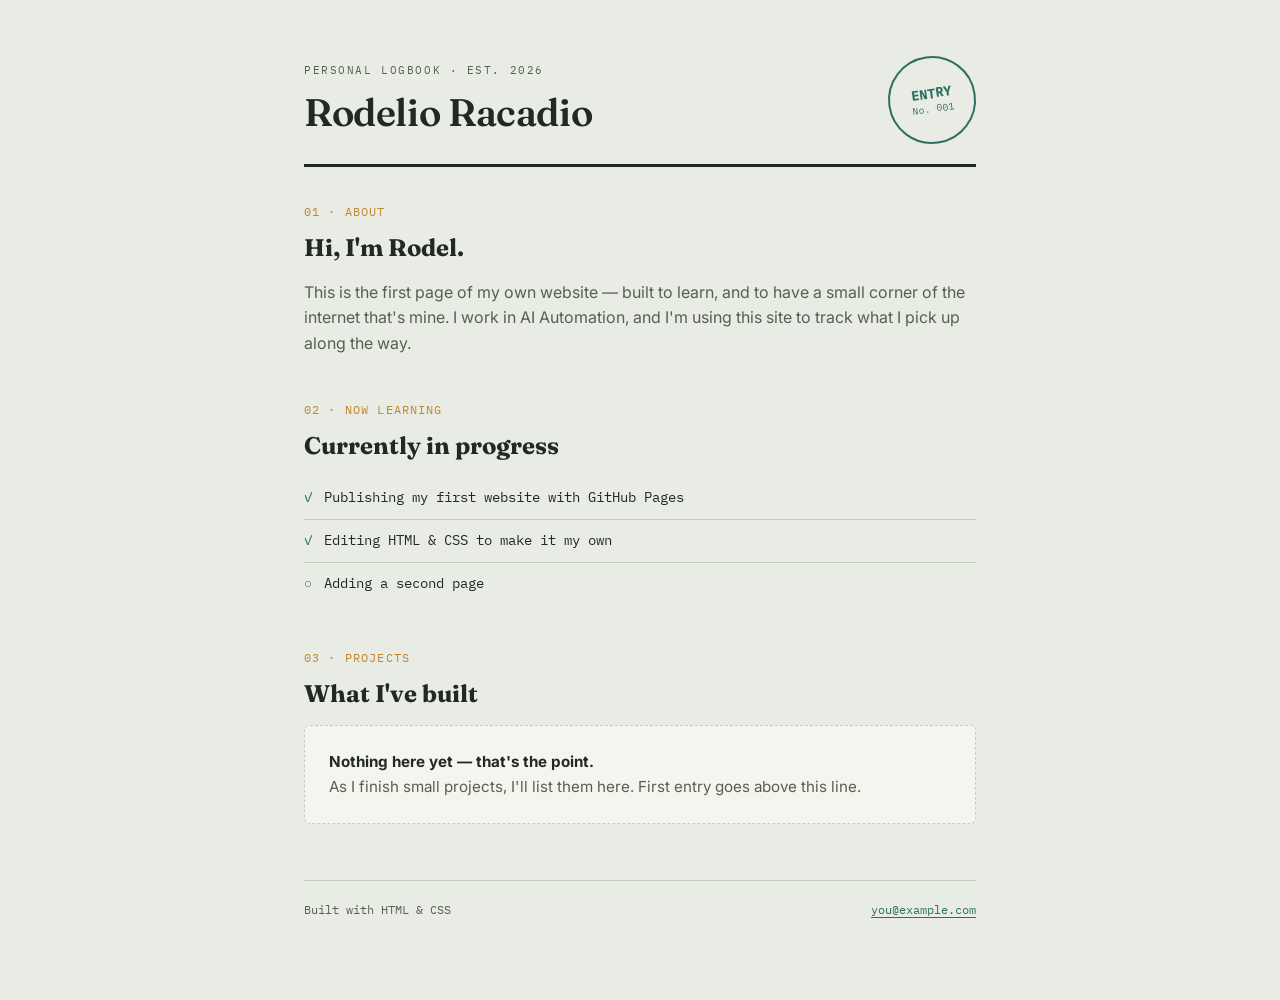
==== index.html @ c3190c6e "Update index.html" ====
<!DOCTYPE html>
<html lang="en">
<head>
<meta charset="UTF-8">
<meta name="viewport" content="width=device-width, initial-scale=1.0">
<title>Personal Logbook</title>
<style>
  @import url('https://fonts.googleapis.com/css2?family=Fraunces:opsz,wght@9..144,400;9..144,600&family=IBM+Plex+Mono:wght@400;500&family=Inter:wght@400;500&display=swap');

  :root{
    --paper: #E9ECE4;
    --paper-card: #F4F5EF;
    --ink: #212922;
    --ink-soft: #57604F;
    --teal: #2F6F62;
    --mustard: #C1872B;
    --rule: #C7CDBE;
  }
  *{box-sizing:border-box;}
  body{
    margin:0;
    background:var(--paper);
    color:var(--ink);
    font-family:'Inter',sans-serif;
    line-height:1.6;
  }
  .wrap{max-width:720px;margin:0 auto;padding:56px 24px 80px;}

  header.masthead{
    display:flex;justify-content:space-between;align-items:flex-start;
    border-bottom:3px solid var(--ink);
    padding-bottom:20px;margin-bottom:36px;
    gap:16px;
  }
  .masthead h1{
    font-family:'Fraunces',serif;font-weight:600;font-size:2.4rem;margin:0;letter-spacing:-0.01em;
  }
  .masthead .kicker{
    font-family:'IBM Plex Mono',monospace;font-size:0.7rem;letter-spacing:0.14em;text-transform:uppercase;color:var(--ink-soft);
  }

  .stamp{
    width:88px;height:88px;border:2px solid var(--teal);border-radius:50%;
    display:flex;align-items:center;justify-content:center;text-align:center;
    transform:rotate(-8deg);flex-shrink:0;
    font-family:'IBM Plex Mono',monospace;font-size:0.6rem;color:var(--teal);
    line-height:1.3;padding:6px;transition:transform .3s ease;
  }
  .stamp:hover{transform:rotate(0deg) scale(1.05);}
  .stamp b{display:block;font-size:0.85rem;}

  .entry{margin-bottom:44px;}
  .entry-label{
    font-family:'IBM Plex Mono',monospace;font-size:0.72rem;letter-spacing:0.1em;
    color:var(--mustard);text-transform:uppercase;margin-bottom:8px;display:block;
  }
  .entry h2{font-family:'Fraunces',serif;font-size:1.5rem;margin:0 0 12px;}
  .entry p{color:var(--ink-soft);margin:0 0 12px;}

  ul.log{list-style:none;padding:0;margin:0;}
  ul.log li{
    display:flex;gap:12px;padding:10px 0;border-bottom:1px solid var(--rule);
    font-family:'IBM Plex Mono',monospace;font-size:0.85rem;
  }
  ul.log li:last-child{border-bottom:none;}
  ul.log li .tick{color:var(--teal);}

  .empty-card{
    border:1.5px dashed var(--rule);border-radius:6px;padding:24px;
    color:var(--ink-soft);font-size:0.95rem;background:var(--paper-card);
  }
  .empty-card b{color:var(--ink);}

  footer{
    margin-top:56px;padding-top:20px;border-top:1px solid var(--rule);
    display:flex;justify-content:space-between;flex-wrap:wrap;gap:8px;
    font-family:'IBM Plex Mono',monospace;font-size:0.72rem;color:var(--ink-soft);
  }

  a.social{color:var(--teal);text-decoration:none;border-bottom:1px solid currentColor;}

  @media (prefers-reduced-motion: reduce){.stamp{transition:none;}}
  @media (max-width:520px){
    .masthead{flex-direction:column;gap:16px;}
    .masthead h1{font-size:1.9rem;}
  }
</style>
</head>
<body>
<div class="wrap">
  <header class="masthead">
    <div>
      <span class="kicker">Personal Logbook · Est. 2026</span>
      <h1>Rodelio Racadio</h1>
    </div>
    <div class="stamp"><span><b>ENTRY</b>No. 001</span></div>
  </header>

  <section class="entry">
    <span class="entry-label">01 · About</span>
    <h2>Hi, I'm Rodel.</h2>
    <p>This is the first page of my own website — built to learn, and to have a small corner of the internet that's mine. I work in AI Automation, and I'm using this site to track what I pick up along the way.</p>
  </section>

  <section class="entry">
    <span class="entry-label">02 · Now Learning</span>
    <h2>Currently in progress</h2>
    <ul class="log">
      <li><span class="tick">✓</span> Publishing my first website with GitHub Pages</li>
      <li><span class="tick">✓</span> Editing HTML &amp; CSS to make it my own</li>
      <li><span class="tick">○</span> Adding a second page</li>
    </ul>
  </section>

  <section class="entry">
    <span class="entry-label">03 · Projects</span>
    <h2>What I've built</h2>
    <div class="empty-card">
      <b>Nothing here yet — that's the point.</b><br>
      As I finish small projects, I'll list them here. First entry goes above this line.
    </div>
  </section>

  <footer>
    <span>Built with HTML &amp; CSS</span>
    <span><a class="social" href="mailto:you@example.com">you@example.com</a></span>
  </footer>
</div>
</body>
</html>
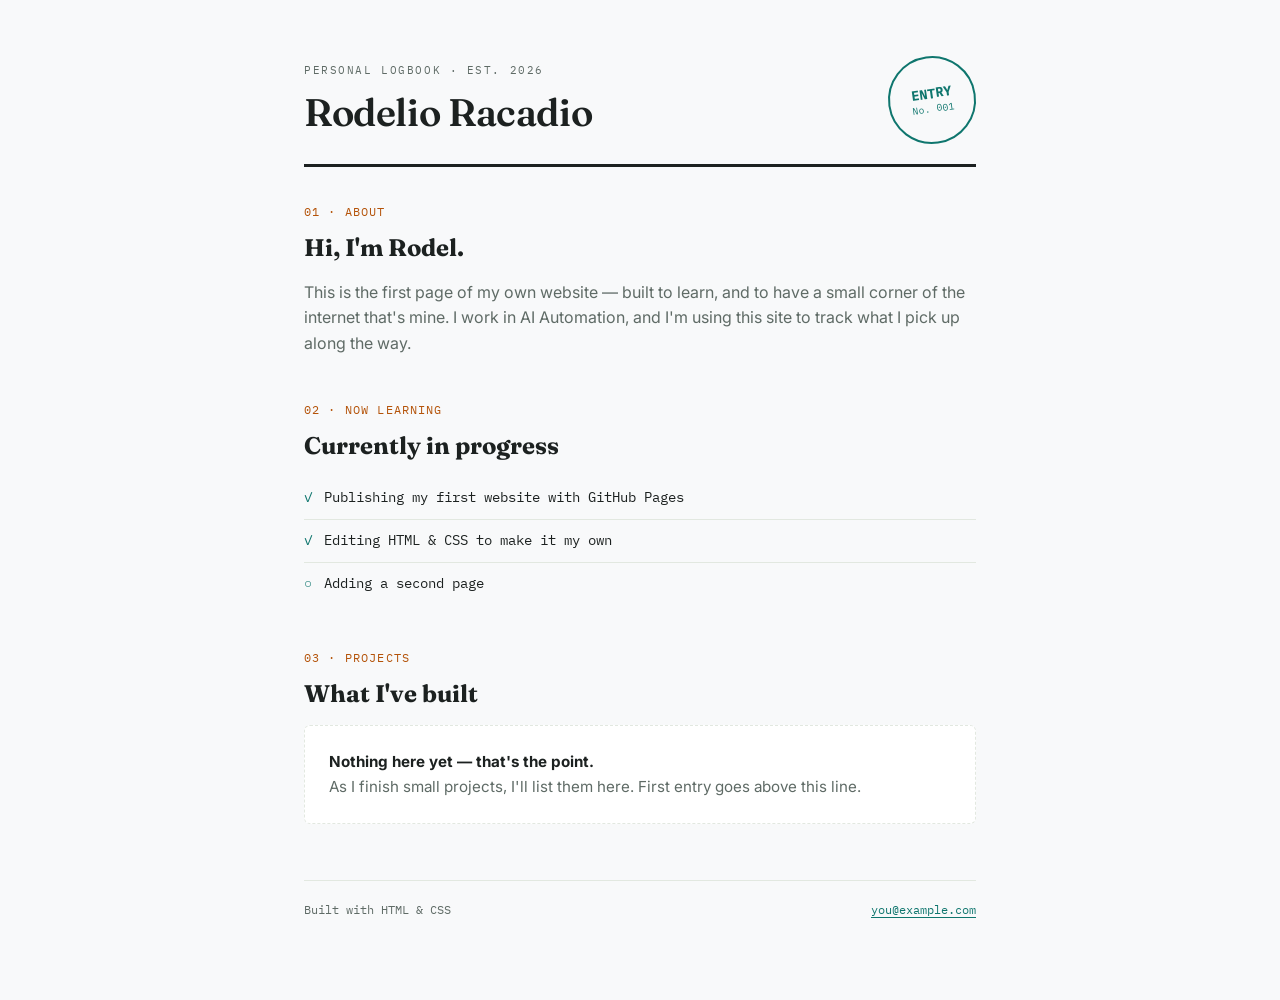
==== commit 88b5e9dd: "Update index.html" ====
--- a/index.html
+++ b/index.html
@@ -7,15 +7,15 @@
 <style>
   @import url('https://fonts.googleapis.com/css2?family=Fraunces:opsz,wght@9..144,400;9..144,600&family=IBM+Plex+Mono:wght@400;500&family=Inter:wght@400;500&display=swap');
 
-  :root{
-    --paper: #E9ECE4;
-    --paper-card: #F4F5EF;
-    --ink: #212922;
-    --ink-soft: #57604F;
-    --teal: #2F6F62;
-    --mustard: #C1872B;
-    --rule: #C7CDBE;
-  }
+:root {
+  --paper: #F8F9FA;
+  --paper-card: #FFFFFF;
+  --ink: #1C2120;
+  --ink-soft: #5F6B66;
+  --teal: #0F766E;       /* Tailwind teal-700 vibe */
+  --mustard: #B45309;    /* More amber / professional gold */
+  --rule: #E2E8E0;
+}
   *{box-sizing:border-box;}
   body{
     margin:0;
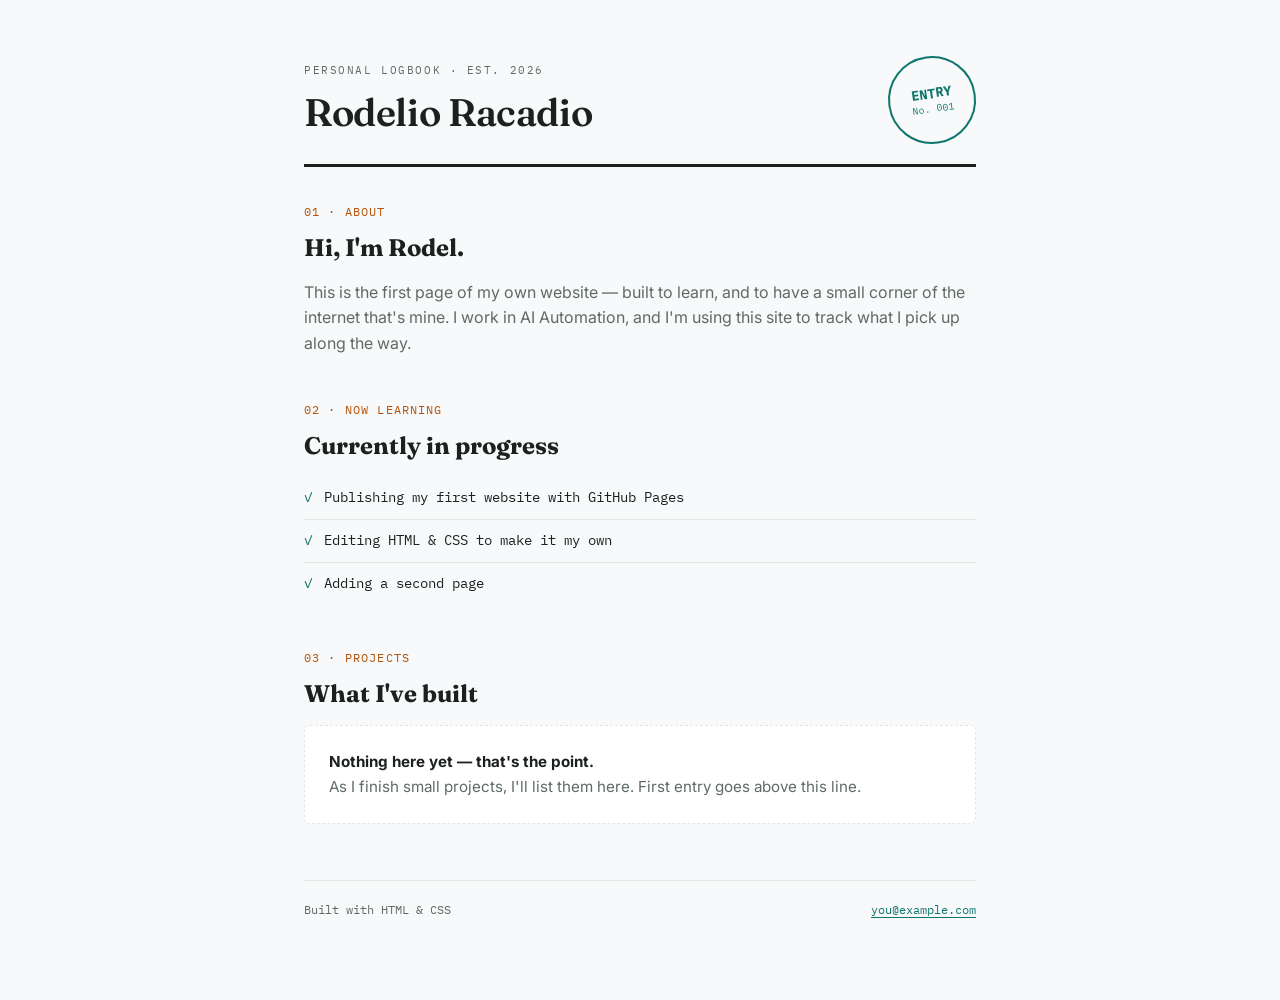
==== commit 2fa8aaca: "Update index.html" ====
--- a/index.html
+++ b/index.html
@@ -108,7 +108,7 @@
     <ul class="log">
       <li><span class="tick">✓</span> Publishing my first website with GitHub Pages</li>
       <li><span class="tick">✓</span> Editing HTML &amp; CSS to make it my own</li>
-      <li><span class="tick">○</span> Adding a second page</li>
+      <li><span class="tick">✓</span> Adding a second page</li>
     </ul>
   </section>
 
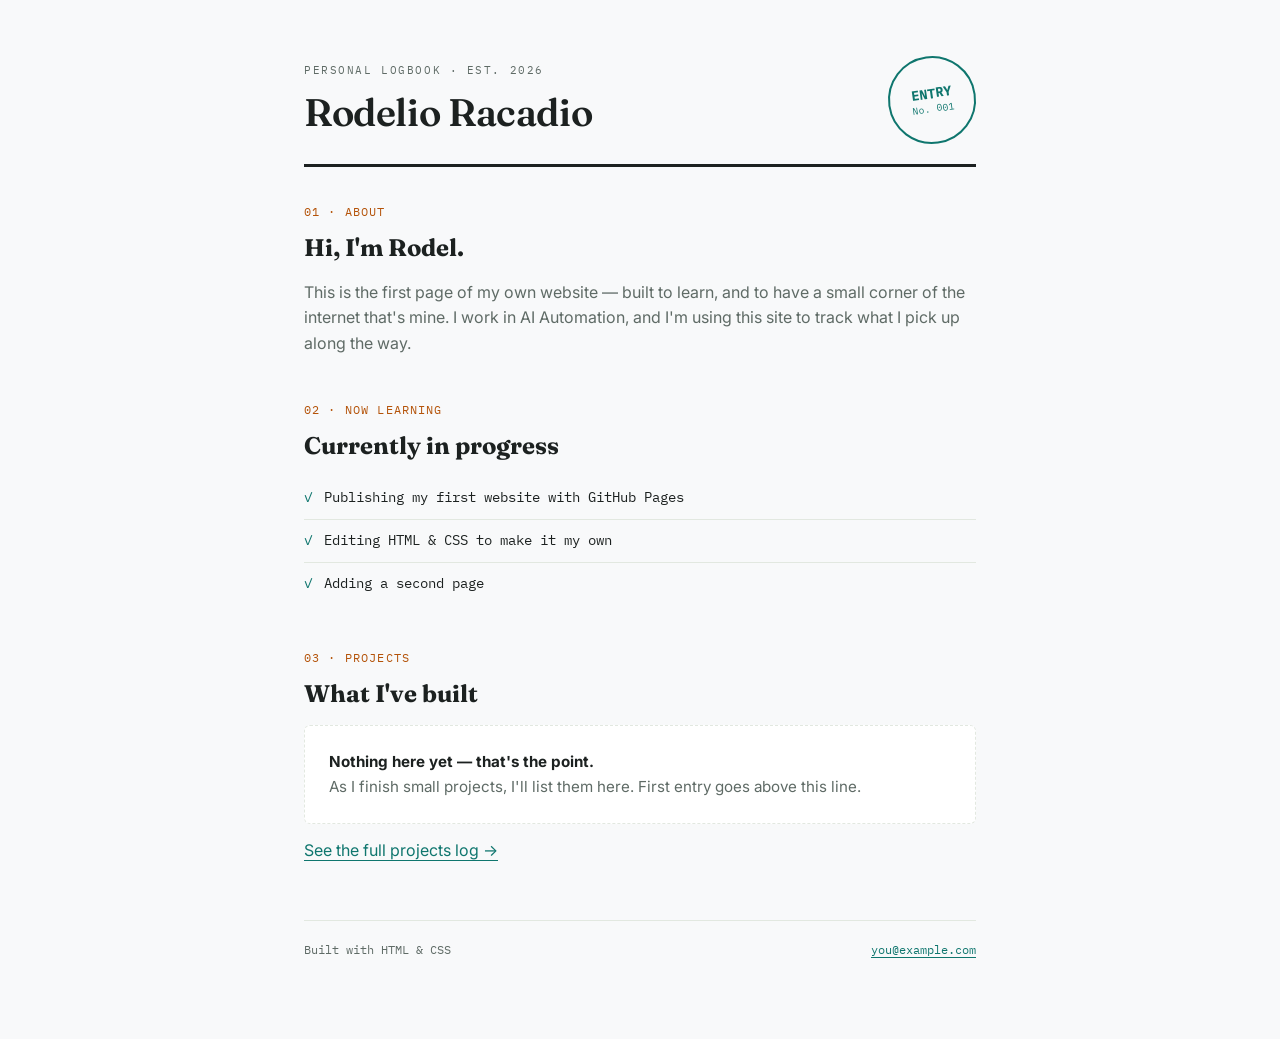
==== commit b309524c: "Update index.html" ====
--- a/index.html
+++ b/index.html
@@ -3,88 +3,8 @@
 <head>
 <meta charset="UTF-8">
 <meta name="viewport" content="width=device-width, initial-scale=1.0">
-<title>Personal Logbook</title>
-<style>
-  @import url('https://fonts.googleapis.com/css2?family=Fraunces:opsz,wght@9..144,400;9..144,600&family=IBM+Plex+Mono:wght@400;500&family=Inter:wght@400;500&display=swap');
-
-:root {
-  --paper: #F8F9FA;
-  --paper-card: #FFFFFF;
-  --ink: #1C2120;
-  --ink-soft: #5F6B66;
-  --teal: #0F766E;       /* Tailwind teal-700 vibe */
-  --mustard: #B45309;    /* More amber / professional gold */
-  --rule: #E2E8E0;
-}
-  *{box-sizing:border-box;}
-  body{
-    margin:0;
-    background:var(--paper);
-    color:var(--ink);
-    font-family:'Inter',sans-serif;
-    line-height:1.6;
-  }
-  .wrap{max-width:720px;margin:0 auto;padding:56px 24px 80px;}
-
-  header.masthead{
-    display:flex;justify-content:space-between;align-items:flex-start;
-    border-bottom:3px solid var(--ink);
-    padding-bottom:20px;margin-bottom:36px;
-    gap:16px;
-  }
-  .masthead h1{
-    font-family:'Fraunces',serif;font-weight:600;font-size:2.4rem;margin:0;letter-spacing:-0.01em;
-  }
-  .masthead .kicker{
-    font-family:'IBM Plex Mono',monospace;font-size:0.7rem;letter-spacing:0.14em;text-transform:uppercase;color:var(--ink-soft);
-  }
-
-  .stamp{
-    width:88px;height:88px;border:2px solid var(--teal);border-radius:50%;
-    display:flex;align-items:center;justify-content:center;text-align:center;
-    transform:rotate(-8deg);flex-shrink:0;
-    font-family:'IBM Plex Mono',monospace;font-size:0.6rem;color:var(--teal);
-    line-height:1.3;padding:6px;transition:transform .3s ease;
-  }
-  .stamp:hover{transform:rotate(0deg) scale(1.05);}
-  .stamp b{display:block;font-size:0.85rem;}
-
-  .entry{margin-bottom:44px;}
-  .entry-label{
-    font-family:'IBM Plex Mono',monospace;font-size:0.72rem;letter-spacing:0.1em;
-    color:var(--mustard);text-transform:uppercase;margin-bottom:8px;display:block;
-  }
-  .entry h2{font-family:'Fraunces',serif;font-size:1.5rem;margin:0 0 12px;}
-  .entry p{color:var(--ink-soft);margin:0 0 12px;}
-
-  ul.log{list-style:none;padding:0;margin:0;}
-  ul.log li{
-    display:flex;gap:12px;padding:10px 0;border-bottom:1px solid var(--rule);
-    font-family:'IBM Plex Mono',monospace;font-size:0.85rem;
-  }
-  ul.log li:last-child{border-bottom:none;}
-  ul.log li .tick{color:var(--teal);}
-
-  .empty-card{
-    border:1.5px dashed var(--rule);border-radius:6px;padding:24px;
-    color:var(--ink-soft);font-size:0.95rem;background:var(--paper-card);
-  }
-  .empty-card b{color:var(--ink);}
-
-  footer{
-    margin-top:56px;padding-top:20px;border-top:1px solid var(--rule);
-    display:flex;justify-content:space-between;flex-wrap:wrap;gap:8px;
-    font-family:'IBM Plex Mono',monospace;font-size:0.72rem;color:var(--ink-soft);
-  }
-
-  a.social{color:var(--teal);text-decoration:none;border-bottom:1px solid currentColor;}
-
-  @media (prefers-reduced-motion: reduce){.stamp{transition:none;}}
-  @media (max-width:520px){
-    .masthead{flex-direction:column;gap:16px;}
-    .masthead h1{font-size:1.9rem;}
-  }
-</style>
+<title>Rodelio Racadio — Logbook</title>
+<link rel="stylesheet" href="style.css">
 </head>
 <body>
 <div class="wrap">
@@ -119,6 +39,7 @@
       <b>Nothing here yet — that's the point.</b><br>
       As I finish small projects, I'll list them here. First entry goes above this line.
     </div>
+    <p style="margin-top:14px;"><a class="social" href="projects.html">See the full projects log →</a></p>
   </section>
 
   <footer>
--- a/style.css
+++ b/style.css
@@ -0,0 +1,95 @@
+@import url('https://fonts.googleapis.com/css2?family=Fraunces:opsz,wght@9..144,400;9..144,600&family=IBM+Plex+Mono:wght@400;500&family=Inter:wght@400;500&display=swap');
+
+:root {
+  --paper: #F8F9FA;
+  --paper-card: #FFFFFF;
+  --ink: #1C2120;
+  --ink-soft: #5F6B66;
+  --teal: #0F766E;       /* Tailwind teal-700 vibe */
+  --mustard: #B45309;    /* More amber / professional gold */
+  --rule: #E2E8E0;
+}
+*{box-sizing:border-box;}
+body{
+  margin:0;
+  background:var(--paper);
+  color:var(--ink);
+  font-family:'Inter',sans-serif;
+  line-height:1.6;
+}
+.wrap{max-width:720px;margin:0 auto;padding:56px 24px 80px;}
+
+header.masthead{
+  display:flex;justify-content:space-between;align-items:flex-start;
+  border-bottom:3px solid var(--ink);
+  padding-bottom:20px;margin-bottom:36px;
+  gap:16px;
+}
+.masthead h1{
+  font-family:'Fraunces',serif;font-weight:600;font-size:2.4rem;margin:0;letter-spacing:-0.01em;
+}
+.masthead .kicker{
+  font-family:'IBM Plex Mono',monospace;font-size:0.7rem;letter-spacing:0.14em;text-transform:uppercase;color:var(--ink-soft);
+}
+
+.stamp{
+  width:88px;height:88px;border:2px solid var(--teal);border-radius:50%;
+  display:flex;align-items:center;justify-content:center;text-align:center;
+  transform:rotate(-8deg);flex-shrink:0;
+  font-family:'IBM Plex Mono',monospace;font-size:0.6rem;color:var(--teal);
+  line-height:1.3;padding:6px;transition:transform .3s ease;
+}
+.stamp:hover{transform:rotate(0deg) scale(1.05);}
+.stamp b{display:block;font-size:0.85rem;}
+
+.entry{margin-bottom:44px;}
+.entry-label{
+  font-family:'IBM Plex Mono',monospace;font-size:0.72rem;letter-spacing:0.1em;
+  color:var(--mustard);text-transform:uppercase;margin-bottom:8px;display:block;
+}
+.entry h2{font-family:'Fraunces',serif;font-size:1.5rem;margin:0 0 12px;}
+.entry p{color:var(--ink-soft);margin:0 0 12px;}
+
+ul.log{list-style:none;padding:0;margin:0;}
+ul.log li{
+  display:flex;gap:12px;padding:10px 0;border-bottom:1px solid var(--rule);
+  font-family:'IBM Plex Mono',monospace;font-size:0.85rem;
+}
+ul.log li:last-child{border-bottom:none;}
+ul.log li .tick{color:var(--teal);}
+
+.empty-card{
+  border:1.5px dashed var(--rule);border-radius:6px;padding:24px;
+  color:var(--ink-soft);font-size:0.95rem;background:var(--paper-card);
+}
+.empty-card b{color:var(--ink);}
+
+/* Nav links between pages */
+.page-nav{
+  font-family:'IBM Plex Mono',monospace;font-size:0.78rem;
+  margin-bottom:28px;display:inline-block;
+}
+.page-nav a{color:var(--teal);text-decoration:none;border-bottom:1px solid currentColor;}
+
+/* Project cards for the projects page */
+.project-card{
+  border:1px solid var(--rule);border-radius:6px;padding:20px;
+  background:var(--paper-card);margin-bottom:16px;
+}
+.project-card h3{font-family:'Fraunces',serif;font-size:1.15rem;margin:0 0 6px;}
+.project-card p{color:var(--ink-soft);margin:0;font-size:0.92rem;}
+
+footer{
+  margin-top:56px;padding-top:20px;border-top:1px solid var(--rule);
+  display:flex;justify-content:space-between;flex-wrap:wrap;gap:8px;
+  font-family:'IBM Plex Mono',monospace;font-size:0.72rem;color:var(--ink-soft);
+}
+
+a.social{color:var(--teal);text-decoration:none;border-bottom:1px solid currentColor;}
+
+@media (prefers-reduced-motion: reduce){.stamp{transition:none;}}
+@media (max-width:520px){
+  .masthead{flex-direction:column;gap:16px;}
+  .masthead h1{font-size:1.9rem;}
+}
+
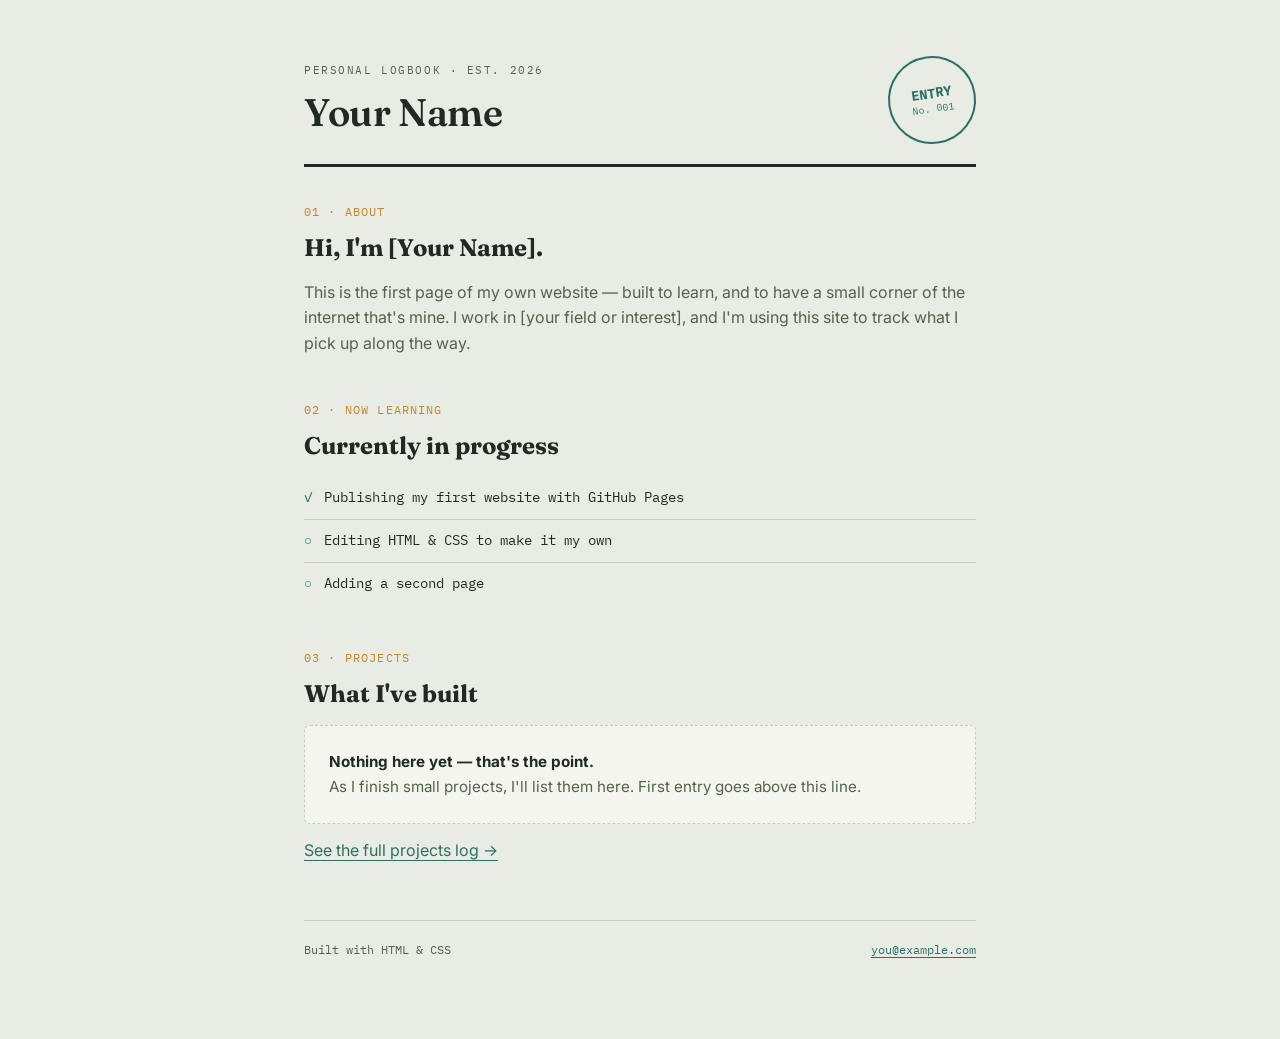
==== commit 08aec83b: "Update index.html" ====
--- a/index.html
+++ b/index.html
@@ -3,7 +3,7 @@
 <head>
 <meta charset="UTF-8">
 <meta name="viewport" content="width=device-width, initial-scale=1.0">
-<title>Rodelio Racadio — Logbook</title>
+<title>Your Name — Logbook</title>
 <link rel="stylesheet" href="style.css">
 </head>
 <body>
@@ -11,15 +11,15 @@
   <header class="masthead">
     <div>
       <span class="kicker">Personal Logbook · Est. 2026</span>
-      <h1>Rodelio Racadio</h1>
+      <h1>Your Name</h1>
     </div>
     <div class="stamp"><span><b>ENTRY</b>No. 001</span></div>
   </header>
 
   <section class="entry">
     <span class="entry-label">01 · About</span>
-    <h2>Hi, I'm Rodel.</h2>
-    <p>This is the first page of my own website — built to learn, and to have a small corner of the internet that's mine. I work in AI Automation, and I'm using this site to track what I pick up along the way.</p>
+    <h2>Hi, I'm [Your Name].</h2>
+    <p>This is the first page of my own website — built to learn, and to have a small corner of the internet that's mine. I work in [your field or interest], and I'm using this site to track what I pick up along the way.</p>
   </section>
 
   <section class="entry">
@@ -27,8 +27,8 @@
     <h2>Currently in progress</h2>
     <ul class="log">
       <li><span class="tick">✓</span> Publishing my first website with GitHub Pages</li>
-      <li><span class="tick">✓</span> Editing HTML &amp; CSS to make it my own</li>
-      <li><span class="tick">✓</span> Adding a second page</li>
+      <li><span class="tick">○</span> Editing HTML &amp; CSS to make it my own</li>
+      <li><span class="tick">○</span> Adding a second page</li>
     </ul>
   </section>
 
--- a/style.css
+++ b/style.css
@@ -1,13 +1,13 @@
 @import url('https://fonts.googleapis.com/css2?family=Fraunces:opsz,wght@9..144,400;9..144,600&family=IBM+Plex+Mono:wght@400;500&family=Inter:wght@400;500&display=swap');
 
-:root {
-  --paper: #F8F9FA;
-  --paper-card: #FFFFFF;
-  --ink: #1C2120;
-  --ink-soft: #5F6B66;
-  --teal: #0F766E;       /* Tailwind teal-700 vibe */
-  --mustard: #B45309;    /* More amber / professional gold */
-  --rule: #E2E8E0;
+:root{
+  --paper: #E9ECE4;
+  --paper-card: #F4F5EF;
+  --ink: #212922;
+  --ink-soft: #57604F;
+  --teal: #2F6F62;
+  --mustard: #C1872B;
+  --rule: #C7CDBE;
 }
 *{box-sizing:border-box;}
 body{
@@ -92,4 +92,3 @@
   .masthead{flex-direction:column;gap:16px;}
   .masthead h1{font-size:1.9rem;}
 }
-
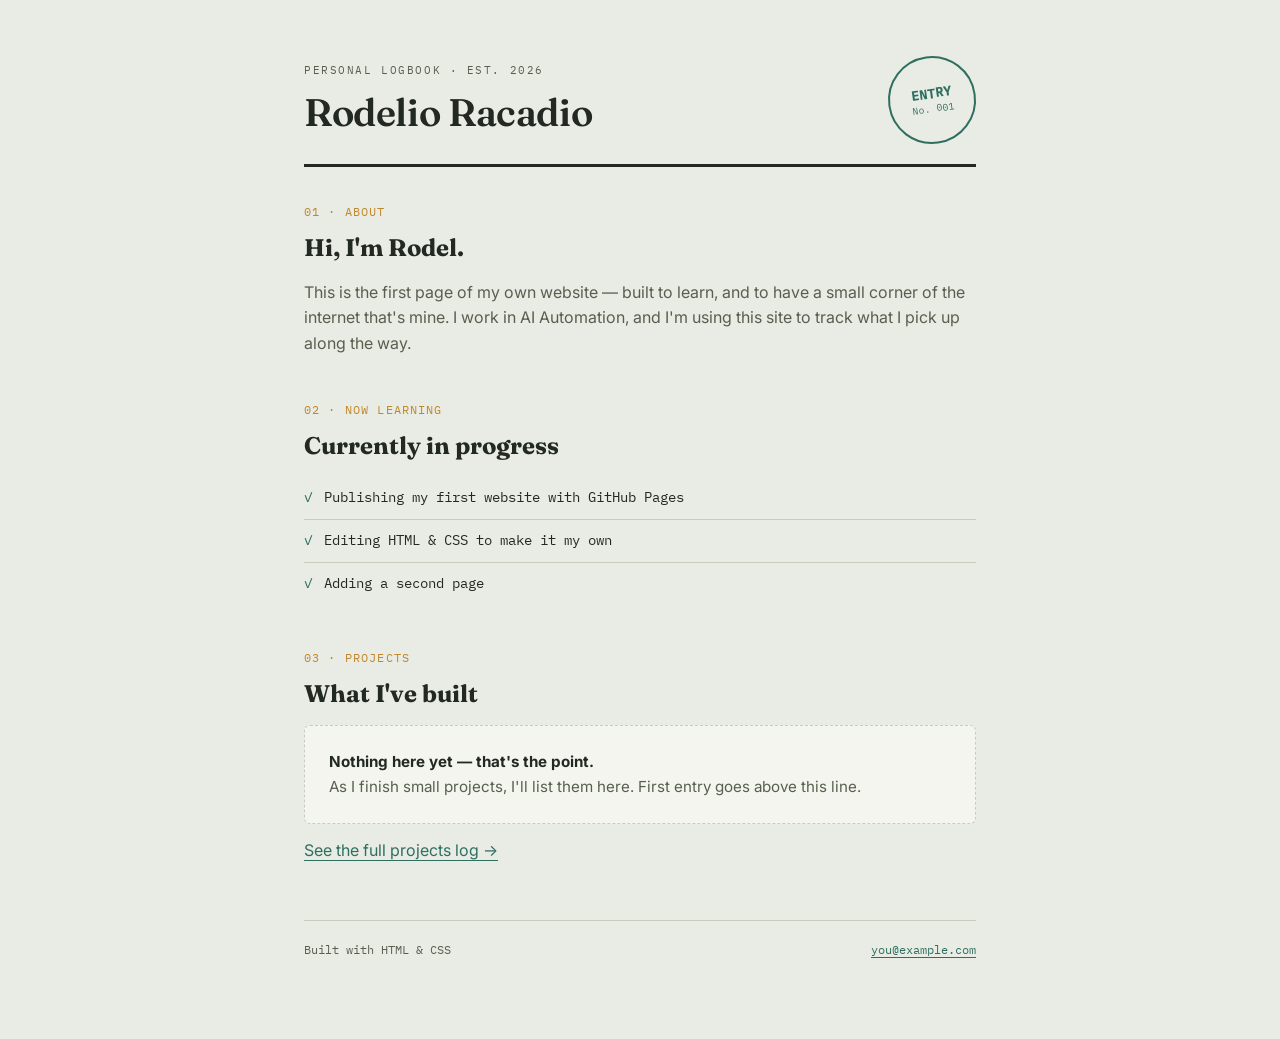
==== commit 671ed19d: "Update index.html" ====
--- a/index.html
+++ b/index.html
@@ -3,7 +3,7 @@
 <head>
 <meta charset="UTF-8">
 <meta name="viewport" content="width=device-width, initial-scale=1.0">
-<title>Your Name — Logbook</title>
+<title>Rodelio Racadio — Logbook</title>
 <link rel="stylesheet" href="style.css">
 </head>
 <body>
@@ -11,15 +11,15 @@
   <header class="masthead">
     <div>
       <span class="kicker">Personal Logbook · Est. 2026</span>
-      <h1>Your Name</h1>
+      <h1>Rodelio Racadio</h1>
     </div>
     <div class="stamp"><span><b>ENTRY</b>No. 001</span></div>
   </header>
 
   <section class="entry">
     <span class="entry-label">01 · About</span>
-    <h2>Hi, I'm [Your Name].</h2>
-    <p>This is the first page of my own website — built to learn, and to have a small corner of the internet that's mine. I work in [your field or interest], and I'm using this site to track what I pick up along the way.</p>
+    <h2>Hi, I'm Rodel.</h2>
+    <p>This is the first page of my own website — built to learn, and to have a small corner of the internet that's mine. I work in AI Automation, and I'm using this site to track what I pick up along the way.</p>
   </section>
 
   <section class="entry">
@@ -27,8 +27,8 @@
     <h2>Currently in progress</h2>
     <ul class="log">
       <li><span class="tick">✓</span> Publishing my first website with GitHub Pages</li>
-      <li><span class="tick">○</span> Editing HTML &amp; CSS to make it my own</li>
-      <li><span class="tick">○</span> Adding a second page</li>
+      <li><span class="tick">✓</span> Editing HTML &amp; CSS to make it my own</li>
+      <li><span class="tick">✓</span> Adding a second page</li>
     </ul>
   </section>
 
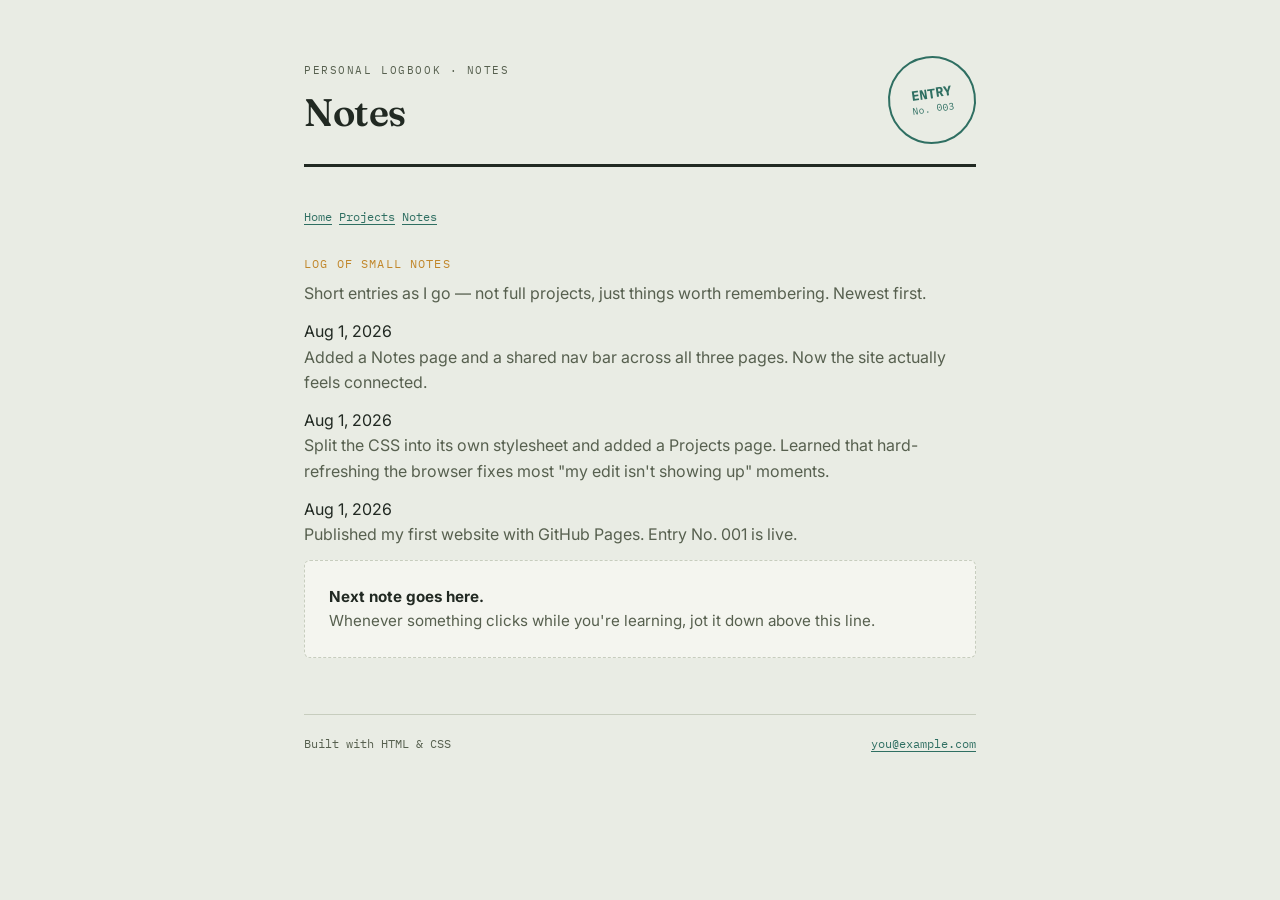
==== commit 3405a098: "Update index.html" ====
--- a/index.html
+++ b/index.html
@@ -3,43 +3,48 @@
 <head>
 <meta charset="UTF-8">
 <meta name="viewport" content="width=device-width, initial-scale=1.0">
-<title>Rodelio Racadio — Logbook</title>
+<title>Notes — Your Name</title>
 <link rel="stylesheet" href="style.css">
 </head>
 <body>
 <div class="wrap">
   <header class="masthead">
     <div>
-      <span class="kicker">Personal Logbook · Est. 2026</span>
-      <h1>Rodelio Racadio</h1>
+      <span class="kicker">Personal Logbook · Notes</span>
+      <h1>Notes</h1>
     </div>
-    <div class="stamp"><span><b>ENTRY</b>No. 001</span></div>
+    <div class="stamp"><span><b>ENTRY</b>No. 003</span></div>
   </header>
 
-  <section class="entry">
-    <span class="entry-label">01 · About</span>
-    <h2>Hi, I'm Rodel.</h2>
-    <p>This is the first page of my own website — built to learn, and to have a small corner of the internet that's mine. I work in AI Automation, and I'm using this site to track what I pick up along the way.</p>
-  </section>
+  <nav class="page-nav">
+    <a href="index.html">Home</a>
+    <a href="projects.html">Projects</a>
+    <a href="notes.html" class="active">Notes</a>
+  </nav>
 
   <section class="entry">
-    <span class="entry-label">02 · Now Learning</span>
-    <h2>Currently in progress</h2>
-    <ul class="log">
-      <li><span class="tick">✓</span> Publishing my first website with GitHub Pages</li>
-      <li><span class="tick">✓</span> Editing HTML &amp; CSS to make it my own</li>
-      <li><span class="tick">✓</span> Adding a second page</li>
-    </ul>
-  </section>
+    <span class="entry-label">Log of small notes</span>
+    <p>Short entries as I go — not full projects, just things worth remembering. Newest first.</p>
 
-  <section class="entry">
-    <span class="entry-label">03 · Projects</span>
-    <h2>What I've built</h2>
+    <div class="note-entry">
+      <span class="date">Aug 1, 2026</span>
+      <p>Added a Notes page and a shared nav bar across all three pages. Now the site actually feels connected.</p>
+    </div>
+
+    <div class="note-entry">
+      <span class="date">Aug 1, 2026</span>
+      <p>Split the CSS into its own stylesheet and added a Projects page. Learned that hard-refreshing the browser fixes most "my edit isn't showing up" moments.</p>
+    </div>
+
+    <div class="note-entry">
+      <span class="date">Aug 1, 2026</span>
+      <p>Published my first website with GitHub Pages. Entry No. 001 is live.</p>
+    </div>
+
     <div class="empty-card">
-      <b>Nothing here yet — that's the point.</b><br>
-      As I finish small projects, I'll list them here. First entry goes above this line.
+      <b>Next note goes here.</b><br>
+      Whenever something clicks while you're learning, jot it down above this line.
     </div>
-    <p style="margin-top:14px;"><a class="social" href="projects.html">See the full projects log →</a></p>
   </section>
 
   <footer>
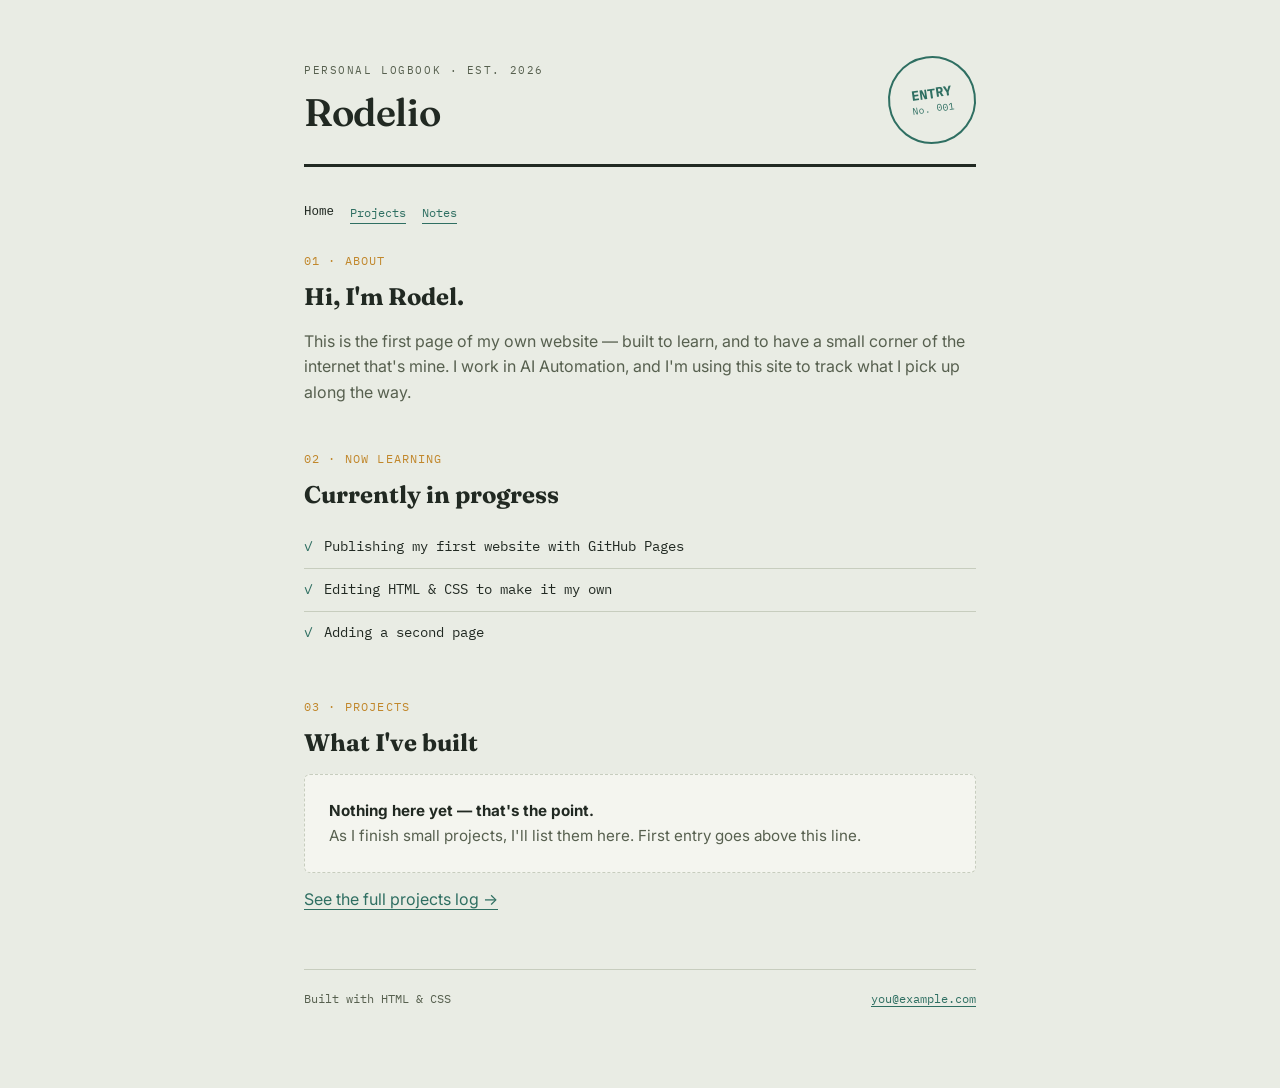
==== commit 87ee523d: "Update index.html" ====
--- a/index.html
+++ b/index.html
@@ -3,48 +3,49 @@
 <head>
 <meta charset="UTF-8">
 <meta name="viewport" content="width=device-width, initial-scale=1.0">
-<title>Notes — Your Name</title>
+<title>Rodelio Racadio — Logbook</title>
 <link rel="stylesheet" href="style.css">
 </head>
 <body>
 <div class="wrap">
   <header class="masthead">
     <div>
-      <span class="kicker">Personal Logbook · Notes</span>
-      <h1>Notes</h1>
+      <span class="kicker">Personal Logbook · Est. 2026</span>
+      <h1>Rodelio</h1>
     </div>
-    <div class="stamp"><span><b>ENTRY</b>No. 003</span></div>
+    <div class="stamp"><span><b>ENTRY</b>No. 001</span></div>
   </header>
 
   <nav class="page-nav">
-    <a href="index.html">Home</a>
+    <a href="index.html" class="active">Home</a>
     <a href="projects.html">Projects</a>
-    <a href="notes.html" class="active">Notes</a>
+    <a href="notes.html">Notes</a>
   </nav>
 
   <section class="entry">
-    <span class="entry-label">Log of small notes</span>
-    <p>Short entries as I go — not full projects, just things worth remembering. Newest first.</p>
+    <span class="entry-label">01 · About</span>
+    <h2>Hi, I'm Rodel.</h2>
+    <p>This is the first page of my own website — built to learn, and to have a small corner of the internet that's mine. I work in AI Automation, and I'm using this site to track what I pick up along the way.</p>
+  </section>
 
-    <div class="note-entry">
-      <span class="date">Aug 1, 2026</span>
-      <p>Added a Notes page and a shared nav bar across all three pages. Now the site actually feels connected.</p>
+  <section class="entry">
+    <span class="entry-label">02 · Now Learning</span>
+    <h2>Currently in progress</h2>
+    <ul class="log">
+      <li><span class="tick">✓</span> Publishing my first website with GitHub Pages</li>
+      <li><span class="tick">✓</span> Editing HTML &amp; CSS to make it my own</li>
+      <li><span class="tick">✓</span> Adding a second page</li>
+    </ul>
+  </section>
+
+  <section class="entry">
+    <span class="entry-label">03 · Projects</span>
+    <h2>What I've built</h2>
+    <div class="empty-card">
+      <b>Nothing here yet — that's the point.</b><br>
+      As I finish small projects, I'll list them here. First entry goes above this line.
     </div>
-
-    <div class="note-entry">
-      <span class="date">Aug 1, 2026</span>
-      <p>Split the CSS into its own stylesheet and added a Projects page. Learned that hard-refreshing the browser fixes most "my edit isn't showing up" moments.</p>
-    </div>
-
-    <div class="note-entry">
-      <span class="date">Aug 1, 2026</span>
-      <p>Published my first website with GitHub Pages. Entry No. 001 is live.</p>
-    </div>
-
-    <div class="empty-card">
-      <b>Next note goes here.</b><br>
-      Whenever something clicks while you're learning, jot it down above this line.
-    </div>
+    <p style="margin-top:14px;"><a class="social" href="projects.html">See the full projects log →</a></p>
   </section>
 
   <footer>
--- a/style.css
+++ b/style.css
@@ -64,12 +64,24 @@
 }
 .empty-card b{color:var(--ink);}
 
-/* Nav links between pages */
+/* Site navigation, shared across all pages */
 .page-nav{
   font-family:'IBM Plex Mono',monospace;font-size:0.78rem;
-  margin-bottom:28px;display:inline-block;
+  margin-bottom:28px;display:flex;gap:16px;flex-wrap:wrap;
 }
 .page-nav a{color:var(--teal);text-decoration:none;border-bottom:1px solid currentColor;}
+.page-nav a.active{color:var(--ink);border-bottom:none;font-weight:500;pointer-events:none;}
+
+/* Dated journal entries for the notes page */
+.note-entry{
+  border:1px solid var(--rule);border-radius:6px;padding:20px;
+  background:var(--paper-card);margin-bottom:16px;
+}
+.note-entry .date{
+  font-family:'IBM Plex Mono',monospace;font-size:0.72rem;color:var(--mustard);
+  text-transform:uppercase;letter-spacing:0.08em;display:block;margin-bottom:6px;
+}
+.note-entry p{color:var(--ink-soft);margin:0;font-size:0.92rem;}
 
 /* Project cards for the projects page */
 .project-card{
